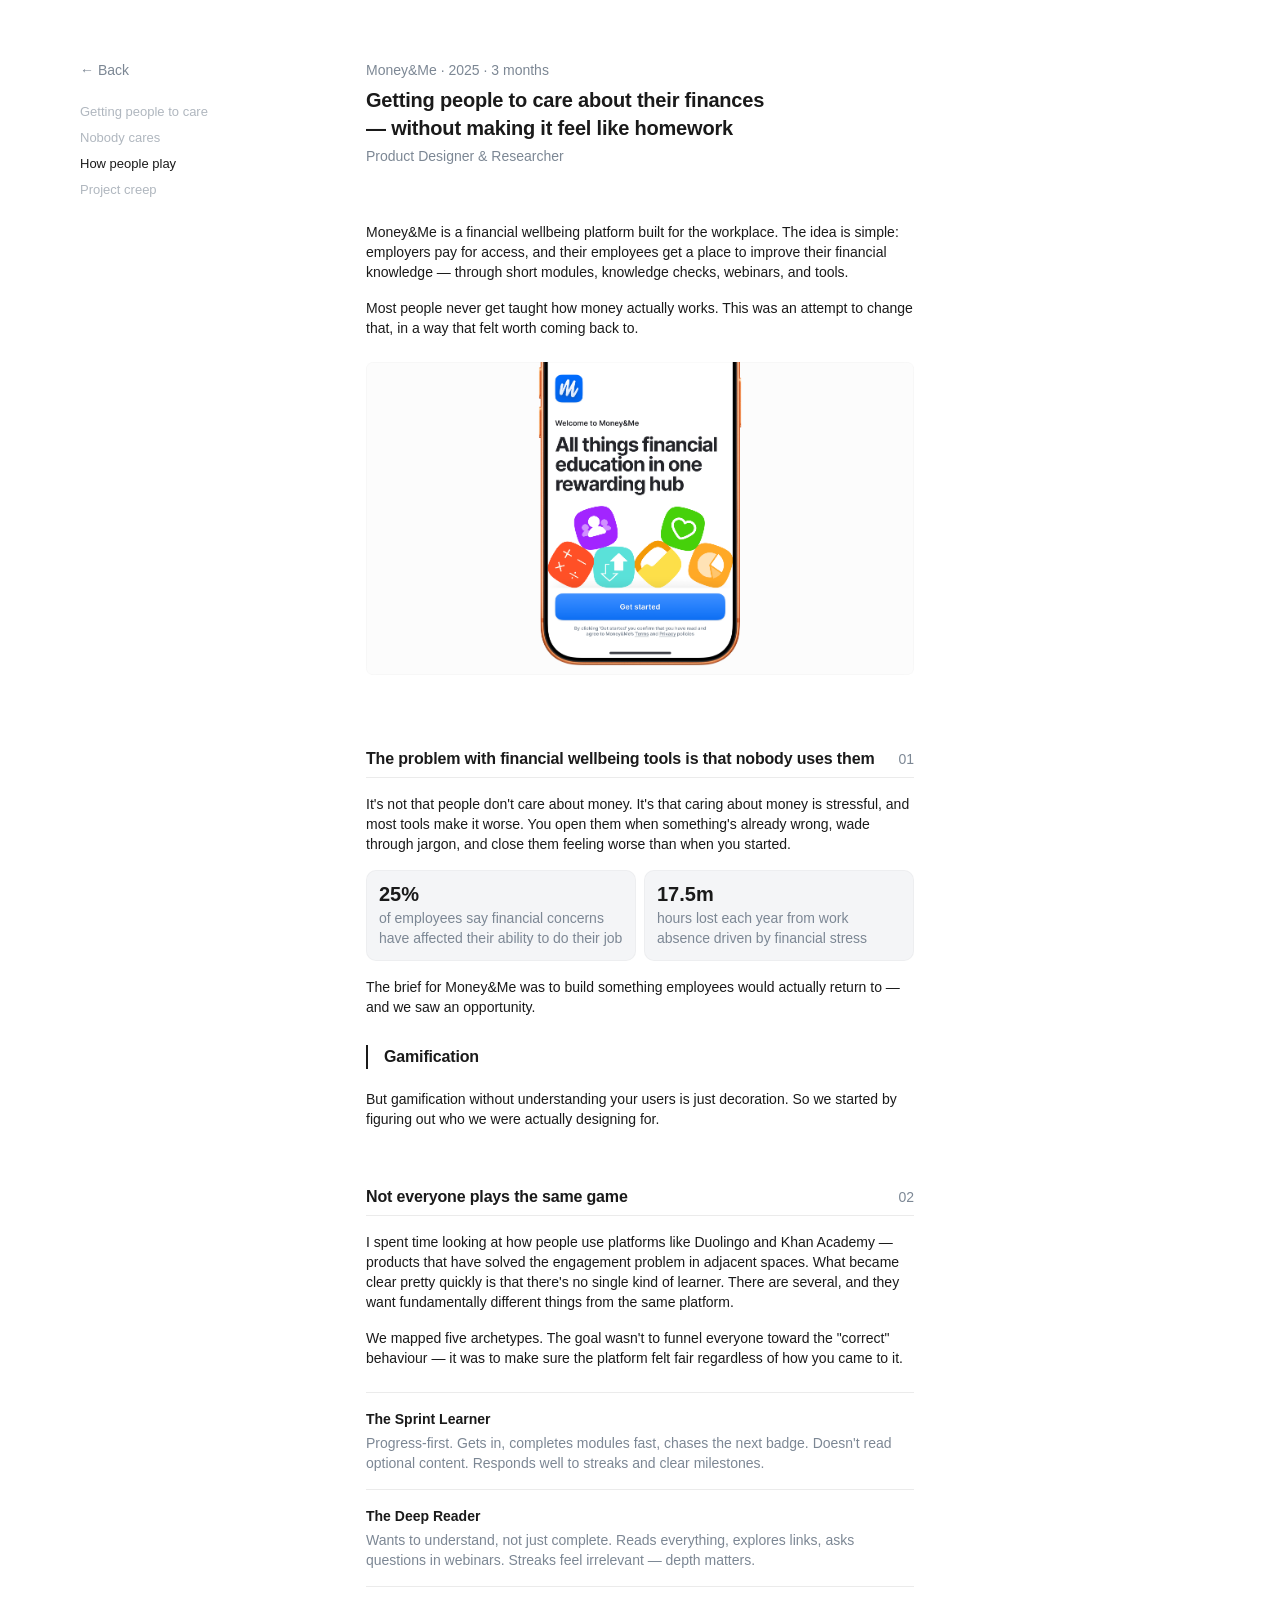
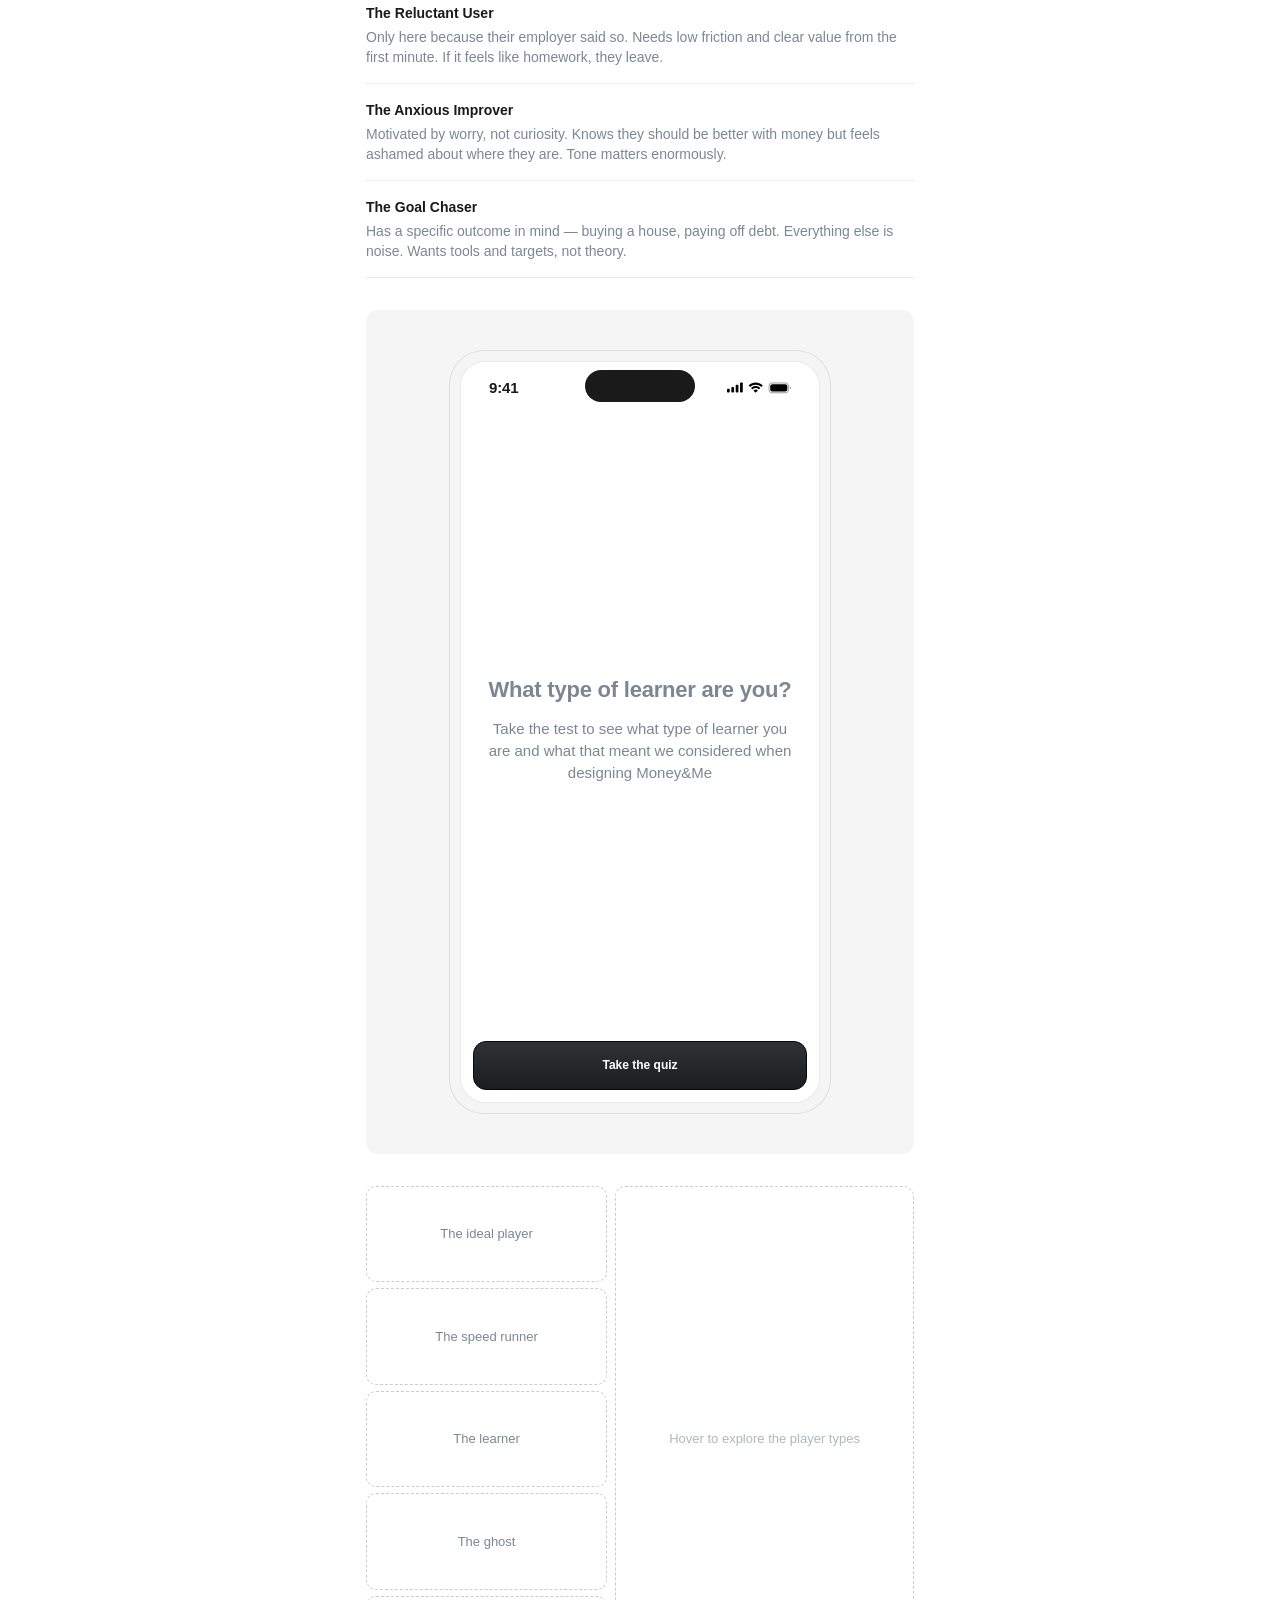
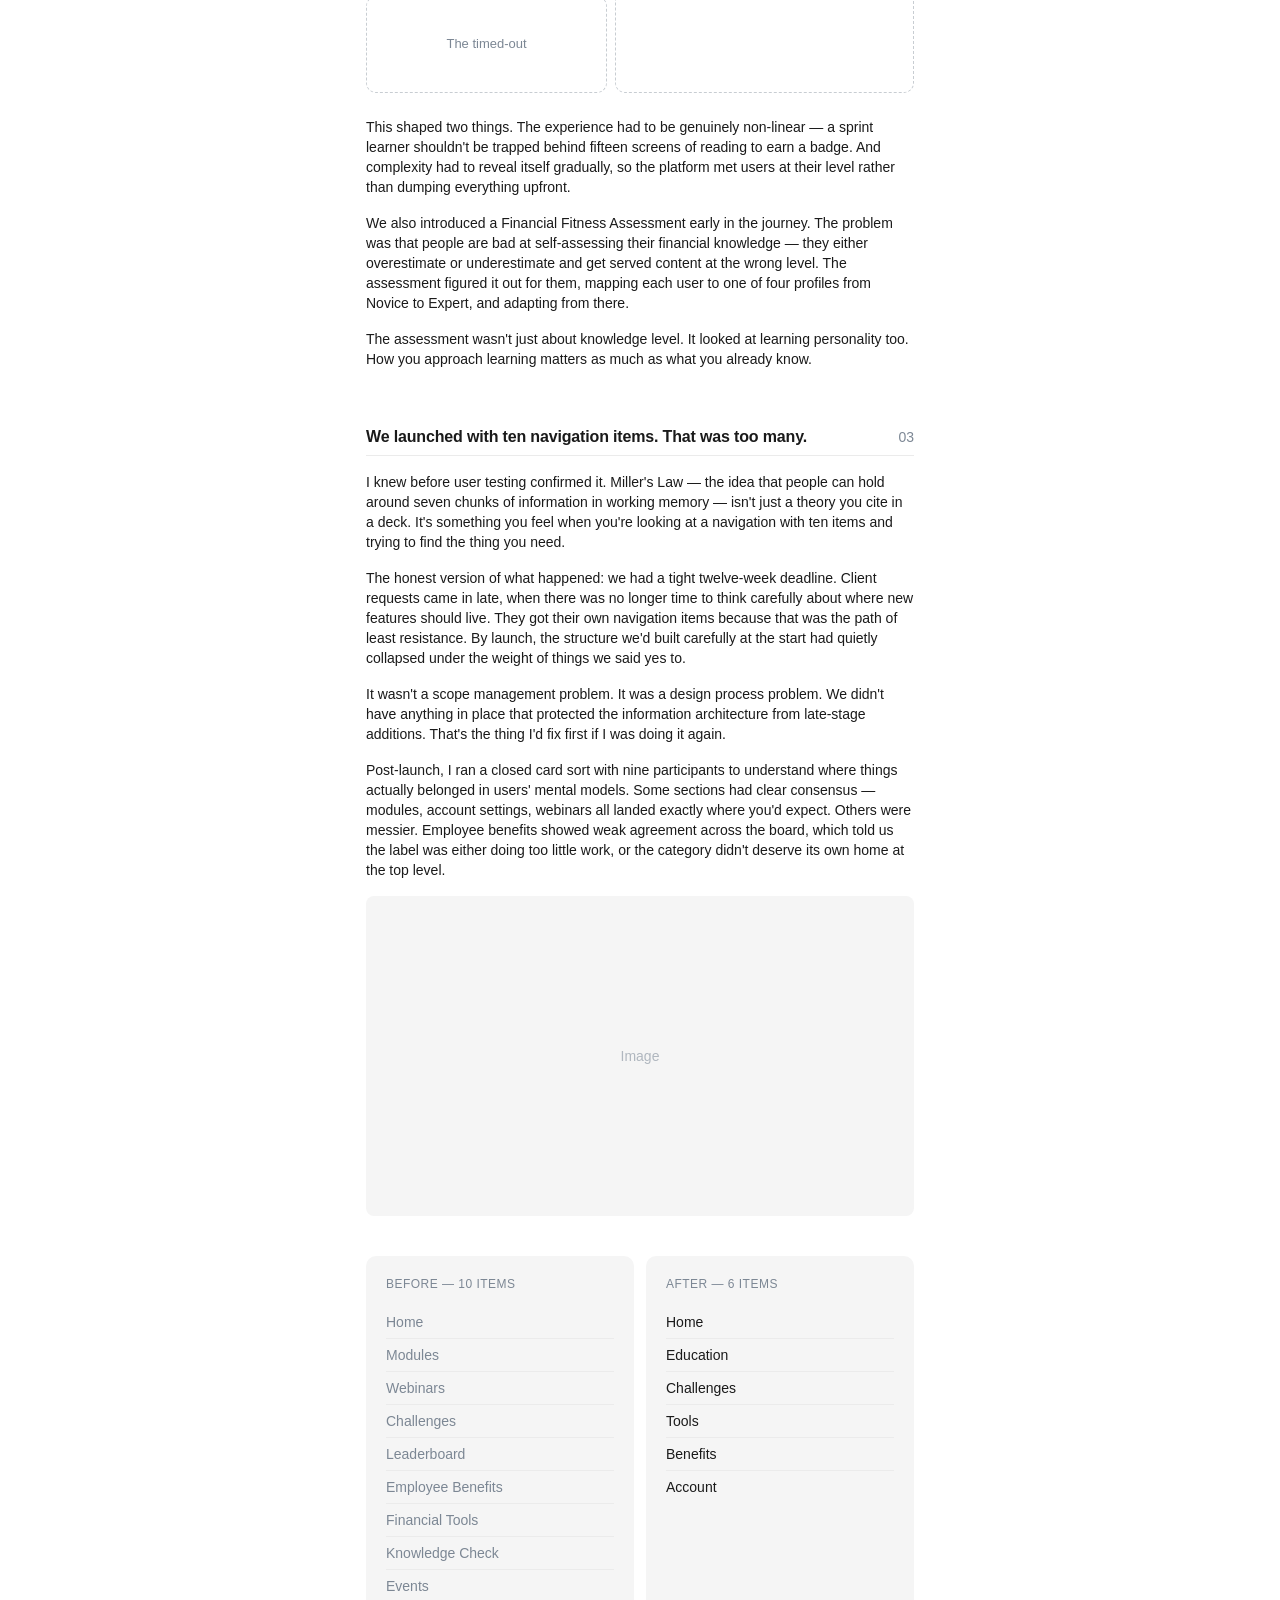
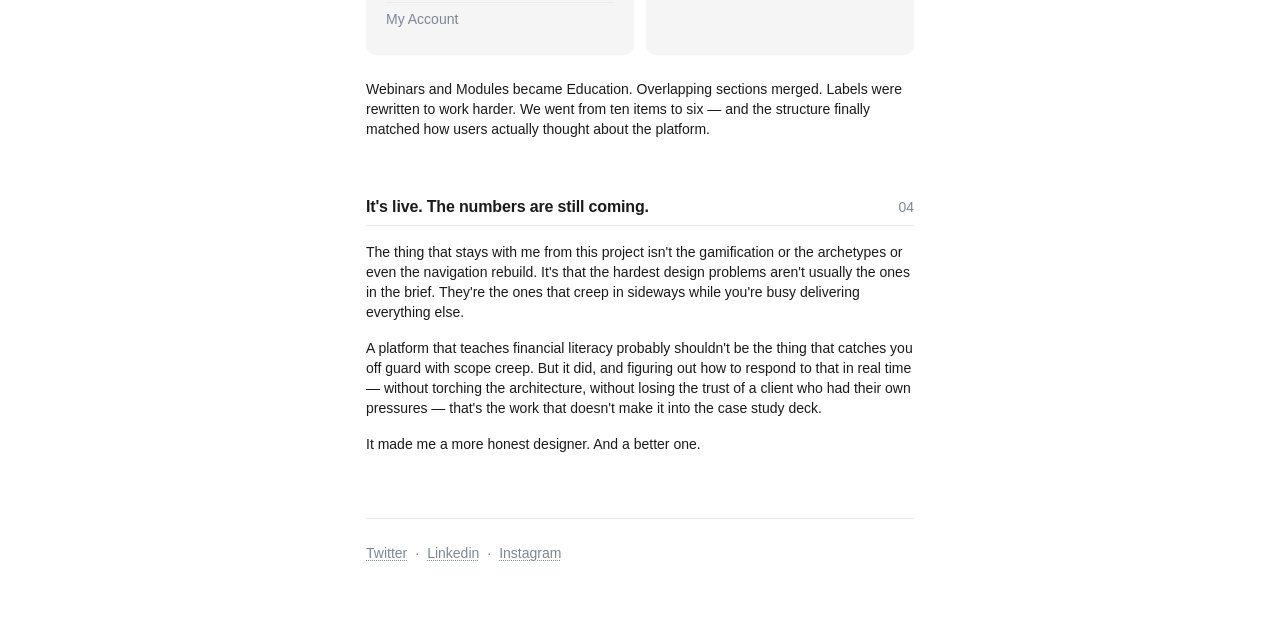
==== money-and-me.html @ e561d62f "Initial commit" ====
<!DOCTYPE html>
<html lang="en">
<head>
    <meta charset="UTF-8">
    <meta name="viewport" content="width=device-width, initial-scale=1.0">
    <meta name="description" content="Money&Me case study — Isaac Peel, UX/Product Designer">
    <title>Money&Me — Isaac Peel</title>
    <link rel="stylesheet" href="https://api.fontshare.com/v2/css?f[]=open-runde@400,500,600,700&display=swap">
    <link rel="stylesheet" href="style.css">
    <link rel="stylesheet" href="case-study.css?v=29">
</head>
<body>

    <div class="cs-layout">

        <!-- Sticky sidebar -->
        <aside class="cs-sidebar">
            <a href="index.html" class="cs-back">&#8592; Back</a>
            <nav class="cs-chapter-nav" aria-label="Page sections">
                <a href="#s01" class="cs-chapter-link">Getting people to care</a>
                <a href="#s02" class="cs-chapter-link">Nobody cares</a>
                <a href="#s03" class="cs-chapter-link">How people play</a>
                <a href="#s04" class="cs-chapter-link">Project creep</a>
            </nav>
        </aside>

        <!-- Main content -->
        <main class="cs-main">

            <!-- Page header -->
            <header class="cs-header">
                <p class="cs-meta">Money&amp;Me &middot; 2025 &middot; 3 months</p>
                <h1 class="cs-title">Getting people to care about their finances &mdash; without making it feel like homework</h1>
                <p class="cs-role">Product Designer &amp; Researcher</p>
            </header>

            <!-- Intro -->
            <div class="cs-intro">
                <div class="para">
                    <p>Money&Me is a financial wellbeing platform built for the workplace. The idea is simple: employers pay for access, and their employees get a place to improve their financial knowledge — through short modules, knowledge checks, webinars, and tools.</p>
                </div>
                <div class="para">
                    <p>Most people never get taught how money actually works. This was an attempt to change that, in a way that felt worth coming back to.</p>
                </div>
            </div>

            <!-- Hero image -->
            <img src="Images/Money&Me/Hero image.png" alt="Money&amp;Me app onboarding screen" class="cs-hero-img">

            <!-- ==============================
                 SECTION 01
            ============================== -->
            <section id="s01" class="cs-section" aria-labelledby="s01-title">
                <div class="cs-section-header">
                    <h2 class="cs-section-title" id="s01-title">The problem with financial wellbeing tools is that nobody uses them</h2>
                    <span class="cs-section-num" aria-label="Section 1">01</span>
                </div>

                <div class="para">
                    <p>It's not that people don't care about money. It's that caring about money is stressful, and most tools make it worse. You open them when something's already wrong, wade through jargon, and close them feeling worse than when you started.</p>
                </div>

                <!-- Stat cards -->
                <div class="stat-cards">
                    <div class="stat-card">
                        <span class="stat-num">25%</span>
                        <p>of employees say financial concerns have affected their ability to do their job</p>
                    </div>
                    <div class="stat-card">
                        <span class="stat-num">17.5m</span>
                        <p>hours lost each year from work absence driven by financial stress</p>
                    </div>
                </div>

                <div class="para">
                    <p>The brief for Money&Me was to build something employees would actually return to — and we saw an opportunity.</p>
                </div>

                <blockquote class="pull-quote">
                    <p>Gamification</p>
                </blockquote>

                <div class="para">
                    <p>But gamification without understanding your users is just decoration. So we started by figuring out who we were actually designing for.</p>
                </div>
            </section>

            <!-- ==============================
                 SECTION 02
            ============================== -->
            <section id="s02" class="cs-section" aria-labelledby="s02-title">
                <div class="cs-section-header">
                    <h2 class="cs-section-title" id="s02-title">Not everyone plays the same game</h2>
                    <span class="cs-section-num" aria-label="Section 2">02</span>
                </div>

                <div class="para">
                    <p>I spent time looking at how people use platforms like Duolingo and Khan Academy — products that have solved the engagement problem in adjacent spaces. What became clear pretty quickly is that there's no single kind of learner. There are several, and they want fundamentally different things from the same platform.</p>
                </div>
                <div class="para">
                    <p>We mapped five archetypes. The goal wasn't to funnel everyone toward the "correct" behaviour — it was to make sure the platform felt fair regardless of how you came to it.</p>
                </div>

                <!-- Archetype cards -->
                <div class="archetype-grid">
                    <div class="archetype-card">
                        <h3 class="archetype-name">The Sprint Learner</h3>
                        <p>Progress-first. Gets in, completes modules fast, chases the next badge. Doesn't read optional content. Responds well to streaks and clear milestones.</p>
                    </div>
                    <div class="archetype-card">
                        <h3 class="archetype-name">The Deep Reader</h3>
                        <p>Wants to understand, not just complete. Reads everything, explores links, asks questions in webinars. Streaks feel irrelevant — depth matters.</p>
                    </div>
                    <div class="archetype-card">
                        <h3 class="archetype-name">The Reluctant User</h3>
                        <p>Only here because their employer said so. Needs low friction and clear value from the first minute. If it feels like homework, they leave.</p>
                    </div>
                    <div class="archetype-card">
                        <h3 class="archetype-name">The Anxious Improver</h3>
                        <p>Motivated by worry, not curiosity. Knows they should be better with money but feels ashamed about where they are. Tone matters enormously.</p>
                    </div>
                    <div class="archetype-card">
                        <h3 class="archetype-name">The Goal Chaser</h3>
                        <p>Has a specific outcome in mind — buying a house, paying off debt. Everything else is noise. Wants tools and targets, not theory.</p>
                    </div>
                </div>

                <!-- Quiz component -->
                <div id="quiz-component"></div>

                <!-- Archetype explorer placeholder -->
                <div id="archetype-explorer" class="cs-component-placeholder" aria-label="Archetype explorer component — coming soon">
                    Archetype explorer
                </div>

                <div class="para">
                    <p>This shaped two things. The experience had to be genuinely non-linear — a sprint learner shouldn't be trapped behind fifteen screens of reading to earn a badge. And complexity had to reveal itself gradually, so the platform met users at their level rather than dumping everything upfront.</p>
                </div>
                <div class="para">
                    <p>We also introduced a Financial Fitness Assessment early in the journey. The problem was that people are bad at self-assessing their financial knowledge — they either overestimate or underestimate and get served content at the wrong level. The assessment figured it out for them, mapping each user to one of four profiles from Novice to Expert, and adapting from there.</p>
                </div>
                <div class="para">
                    <p>The assessment wasn't just about knowledge level. It looked at learning personality too. How you approach learning matters as much as what you already know.</p>
                </div>
            </section>

            <!-- ==============================
                 SECTION 03
            ============================== -->
            <section id="s03" class="cs-section" aria-labelledby="s03-title">
                <div class="cs-section-header">
                    <h2 class="cs-section-title" id="s03-title">We launched with ten navigation items. That was too many.</h2>
                    <span class="cs-section-num" aria-label="Section 3">03</span>
                </div>

                <div class="para">
                    <p>I knew before user testing confirmed it. Miller's Law — the idea that people can hold around seven chunks of information in working memory — isn't just a theory you cite in a deck. It's something you feel when you're looking at a navigation with ten items and trying to find the thing you need.</p>
                </div>
                <div class="para">
                    <p>The honest version of what happened: we had a tight twelve-week deadline. Client requests came in late, when there was no longer time to think carefully about where new features should live. They got their own navigation items because that was the path of least resistance. By launch, the structure we'd built carefully at the start had quietly collapsed under the weight of things we said yes to.</p>
                </div>
                <div class="para">
                    <p>It wasn't a scope management problem. It was a design process problem. We didn't have anything in place that protected the information architecture from late-stage additions. That's the thing I'd fix first if I was doing it again.</p>
                </div>
                <div class="para">
                    <p>Post-launch, I ran a closed card sort with nine participants to understand where things actually belonged in users' mental models. Some sections had clear consensus — modules, account settings, webinars all landed exactly where you'd expect. Others were messier. Employee benefits showed weak agreement across the board, which told us the label was either doing too little work, or the category didn't deserve its own home at the top level.</p>
                </div>

                <!-- Image placeholder -->
                <div class="cs-placeholder cs-placeholder--wide" aria-label="Card sort results image placeholder">
                    Image
                </div>

                <!-- Nav before / after comparison -->
                <div class="nav-compare">
                    <div class="nav-panel nav-panel--before">
                        <span class="nav-panel-label">Before &mdash; 10 items</span>
                        <ul class="nav-panel-list">
                            <li>Home</li>
                            <li>Modules</li>
                            <li>Webinars</li>
                            <li>Challenges</li>
                            <li>Leaderboard</li>
                            <li>Employee Benefits</li>
                            <li>Financial Tools</li>
                            <li>Knowledge Check</li>
                            <li>Events</li>
                            <li>My Account</li>
                        </ul>
                    </div>
                    <div class="nav-panel nav-panel--after">
                        <span class="nav-panel-label">After &mdash; 6 items</span>
                        <ul class="nav-panel-list">
                            <li>Home</li>
                            <li>Education</li>
                            <li>Challenges</li>
                            <li>Tools</li>
                            <li>Benefits</li>
                            <li>Account</li>
                        </ul>
                    </div>
                </div>

                <div class="para">
                    <p>Webinars and Modules became Education. Overlapping sections merged. Labels were rewritten to work harder. We went from ten items to six — and the structure finally matched how users actually thought about the platform.</p>
                </div>
            </section>

            <!-- ==============================
                 SECTION 04
            ============================== -->
            <section id="s04" class="cs-section" aria-labelledby="s04-title">
                <div class="cs-section-header">
                    <h2 class="cs-section-title" id="s04-title">It's live. The numbers are still coming.</h2>
                    <span class="cs-section-num" aria-label="Section 4">04</span>
                </div>

                <div class="para">
                    <p>The thing that stays with me from this project isn't the gamification or the archetypes or even the navigation rebuild. It's that the hardest design problems aren't usually the ones in the brief. They're the ones that creep in sideways while you're busy delivering everything else.</p>
                </div>
                <div class="para">
                    <p>A platform that teaches financial literacy probably shouldn't be the thing that catches you off guard with scope creep. But it did, and figuring out how to respond to that in real time — without torching the architecture, without losing the trust of a client who had their own pressures — that's the work that doesn't make it into the case study deck.</p>
                </div>
                <div class="para">
                    <p>It made me a more honest designer. And a better one.</p>
                </div>
            </section>

        </main>

    </div>

    <!-- Footer — same as homepage -->
    <footer>
        <div class="footer-links">
            <a href="https://x.com/isaacjpeel" target="_blank" rel="noopener noreferrer">Twitter</a>
            <span aria-hidden="true">&middot;</span>
            <a href="https://www.linkedin.com/in/isaac-peel-89230a1a6/" target="_blank" rel="noopener noreferrer">Linkedin</a>
            <span aria-hidden="true">&middot;</span>
            <a href="https://www.instagram.com/isaac_281/" target="_blank" rel="noopener noreferrer">Instagram</a>
        </div>
    </footer>

    <script src="quiz.js"></script>
    <script src="archetype-explorer.js"></script>
    <script>
        /* ============================================
           SCROLL SPY — highlight active chapter in sidebar
           ============================================ */
        (function () {
            const links = document.querySelectorAll('.cs-chapter-link');
            const sections = Array.from(links).map(l => document.querySelector(l.getAttribute('href')));

            function setActive(index) {
                links.forEach((l, i) => {
                    l.classList.toggle('is-active', i === index);
                });
            }

            const observer = new IntersectionObserver((entries) => {
                entries.forEach(entry => {
                    if (entry.isIntersecting) {
                        const index = sections.indexOf(entry.target);
                        if (index !== -1) setActive(index);
                    }
                });
            }, {
                rootMargin: '-20% 0px -70% 0px',
                threshold: 0
            });

            sections.forEach(s => { if (s) observer.observe(s); });
        }());
    </script>

</body>
</html>
---- style.css ----
/* ============================================
   RESET & BASE
   ============================================ */

*, *::before, *::after {
    margin: 0;
    padding: 0;
    box-sizing: border-box;
}

/* Prevent widows throughout — balance for short text, pretty for paragraphs */
h1, h2, h3, h4, h5, h6,
.cs-meta, .cs-role, .cs-section-num,
.nav-panel-label, .archetype-name,
.work-name, .work-year, .role,
label, figcaption, blockquote {
    text-wrap: balance;
}

p, li {
    text-wrap: pretty;
}

html {
    -webkit-text-size-adjust: 100%;
}

body {
    background: #FFFFFF;
    color: #1A1A1A;
    font-family: 'Open Runde', 'Nunito', -apple-system, BlinkMacSystemFont, 'Segoe UI', sans-serif;
    font-size: 14px;
    line-height: 20px;
    font-weight: 400;
    -webkit-font-smoothing: antialiased;
    -moz-osx-font-smoothing: grayscale;
}

a {
    color: inherit;
    text-decoration: none;
}

ul {
    list-style: none;
}

/* ============================================
   LAYOUT
   ============================================ */

main {
    max-width: 628px;
    margin: 0 auto;
    padding: 100px 40px 0;
    display: flex;
    flex-direction: column;
    gap: 40px;
}

/* ============================================
   HEADER
   ============================================ */

header {
    display: flex;
    flex-direction: column;
    gap: 2px;
}

h1 {
    font-size: 20px;
    font-weight: 600;
    line-height: 28px;
    letter-spacing: -0.01em;
    color: #1A1A1A;
}

.role {
    font-size: 14px;
    line-height: 20px;
    font-weight: 500;
    color: #7C8794;
}

/* ============================================
   BIO
   ============================================ */

.bio {
    display: flex;
    flex-direction: column;
    gap: 0;
}

.para {
    display: flex;
    padding-top: 16px;
    justify-content: center;
    align-items: center;
    gap: 10px;
    align-self: stretch;
}

.para p {
    width: 100%;
    font-size: 14px;
    line-height: 20px;
    color: #1A1A1A;
}

.subtle-link {
    color: #232429;
    font-family: 'Open Runde', 'Nunito', -apple-system, BlinkMacSystemFont, 'Segoe UI', sans-serif;
    font-size: 14px;
    font-style: normal;
    font-weight: 400;
    line-height: 20px;
    text-decoration-line: underline;
    text-decoration-style: dotted;
    text-decoration-skip-ink: auto;
    text-decoration-color: #7C8794;
    text-decoration-thickness: 9%;
    text-underline-offset: 14.5%;
    text-underline-position: from-font;
    transition: text-decoration-color 0.15s ease;
}

.subtle-link:hover {
    text-decoration-color: #232429;
}

/* ============================================
   LONDON TOOLTIP
   ============================================ */

.london-wrap {
    position: relative;
    display: inline-block;
}

.london-tooltip {
    position: absolute;
    bottom: calc(100% + 9px);
    left: 50%;
    transform: translateX(-50%) translateY(4px);
    border-radius: 14px;
    background: linear-gradient(0deg, rgba(0, 0, 0, 0.30) 49.11%, rgba(102, 102, 102, 0.24) 100%), #232323;
    box-shadow: 0 0 0 0.5px #232323 inset;
    display: flex;
    padding: 6px 8px;
    align-items: center;
    gap: 4px;
    font-family: 'Open Runde', 'Nunito', -apple-system, BlinkMacSystemFont, 'Segoe UI', sans-serif;
    font-size: 14px;
    font-style: normal;
    font-weight: 400;
    line-height: 20px;
    color: #FFFFFF;
    white-space: nowrap;
    pointer-events: none;
    opacity: 0;
    transition: opacity 0.2s ease, transform 0.2s ease;
}

#london-icon {
    display: flex;
    align-items: center;
}

#london-icon svg {
    display: block;
}

.london-sep {
    opacity: 0.5;
}

.london-wrap:hover .london-tooltip {
    opacity: 1;
    transform: translateX(-50%) translateY(0);
}

/* ============================================
   WORK
   ============================================ */

.work {
    display: flex;
    flex-direction: column;
    gap: 0;
}

.work-heading {
    display: flex;
    align-items: center;
    gap: 6px;
    font-size: 14px;
    font-weight: 500;
    color: #7C8794;
    margin-bottom: 12px;
}

.folder-icon {
    color: #7C8794;
    flex-shrink: 0;
    position: relative;
    top: -1px;
}

.work-list {
    display: flex;
    flex-direction: column;
}

.work-list li {
    border-top: 1px solid #EBEBEB;
}

.work-list li:last-child {
    border-bottom: none;
}

.work-row {
    display: flex;
    align-items: baseline;
    justify-content: space-between;
    gap: 16px;
    padding: 10px 0;
    width: 100%;
    transition: opacity 0.15s ease;
}

.work-row:hover {
    opacity: 0.6;
}

.work-name {
    font-size: 14px;
    font-weight: 600;
    line-height: 20px;
    color: #1A1A1A;
}

.work-year {
    font-size: 14px;
    font-weight: 400;
    line-height: 20px;
    color: #7C8794;
    flex-shrink: 0;
}

/* ============================================
   FOOTER
   ============================================ */

footer {
    max-width: 628px;
    margin: 64px auto 0;
    padding: 0 40px 80px;
    display: flex;
    flex-direction: column;
    font-size: 14px;
    font-weight: 400;
    color: #7C8794;
}

/* Border sits inside the padding so it aligns with the content width */
footer::before {
    content: '';
    display: block;
    border-top: 1px solid #EBEBEB;
    margin-bottom: 24px;
}

.footer-links {
    display: flex;
    align-items: center;
    gap: 8px;
}

footer a {
    color: #7C8794;
    text-decoration-line: underline;
    text-decoration-style: dotted;
    text-decoration-skip-ink: auto;
    text-decoration-color: #7C8794;
    text-decoration-thickness: 9%;
    text-underline-offset: 14.5%;
    text-underline-position: from-font;
    transition: color 0.15s ease, text-decoration-color 0.15s ease;
}

footer a:hover {
    color: #232429;
    text-decoration-color: #232429;
}

/* ============================================
   RESPONSIVE
   ============================================ */

@media (max-width: 480px) {
    main {
        padding-top: 60px;
    }
}

/* ============================================
   SELECTION
   ============================================ */

::selection {
    background: rgba(26, 26, 26, 0.1);
}
---- case-study.css ----
/* ============================================
   CASE STUDY — LAYOUT
   ============================================ */

.cs-layout {
    position: relative;
}

/* ============================================
   SIDEBAR
   ============================================ */

.cs-sidebar {
    width: 160px;
    position: fixed;
    left: 80px;
    top: 60px;
    display: flex;
    flex-direction: column;
    gap: 20px;
}

.cs-back {
    display: inline-block;
    font-size: 14px;
    font-weight: 400;
    line-height: 20px;
    color: #7C8794;
    text-decoration: none;
    transition: color 0.15s ease;
}

.cs-back:hover {
    color: #1A1A1A;
}

.cs-chapter-nav {
    display: flex;
    flex-direction: column;
    gap: 2px;
}

.cs-chapter-link {
    display: block;
    font-size: 13px;
    font-weight: 400;
    line-height: 18px;
    color: #B0B7BF;
    text-decoration: none;
    padding: 3px 0;
    transition: color 0.15s ease;
}

.cs-chapter-link:hover {
    color: #7C8794;
}

.cs-chapter-link.is-active {
    color: #1A1A1A;
}

/* ============================================
   MAIN CONTENT
   ============================================ */

.cs-main {
    max-width: 628px;
    margin: 0 auto;
    padding: 60px 40px 0;
    display: flex;
    flex-direction: column;
    gap: 0;
}

/* ============================================
   PAGE HEADER
   ============================================ */

.cs-header {
    display: flex;
    flex-direction: column;
    gap: 0;
    margin-bottom: 0;
}

.cs-meta {
    font-size: 14px;
    font-weight: 400;
    line-height: 20px;
    color: #7C8794;
    margin-bottom: 6px;
}

.cs-title {
    font-size: 20px;
    font-weight: 600;
    line-height: 28px;
    letter-spacing: -0.01em;
    color: #1A1A1A;
    margin-bottom: 4px;
}

.cs-role {
    font-size: 14px;
    font-weight: 400;
    line-height: 20px;
    color: #7C8794;
}

/* ============================================
   INTRO
   ============================================ */

.cs-intro {
    display: flex;
    flex-direction: column;
    margin-top: 40px;
    margin-bottom: 0;
}

/* ============================================
   IMAGE / COMPONENT PLACEHOLDERS
   ============================================ */

.cs-hero-img {
    width: 100%;
    height: auto;
    display: block;
    margin-top: 24px;
    margin-bottom: 16px;
}

.cs-placeholder {
    background: #F5F5F5;
    border-radius: 8px;
    display: flex;
    align-items: center;
    justify-content: center;
    font-size: 14px;
    font-weight: 500;
    color: #B0B7BF;
    margin-top: 16px;
    margin-bottom: 16px;
    height: 220px;
}

.cs-placeholder--wide {
    height: 320px;
}

.cs-component-placeholder {
    border-radius: 8px;
    display: flex;
    align-items: center;
    justify-content: center;
    font-size: 14px;
    font-weight: 500;
    color: #B0B7BF;
    margin-top: 24px;
    margin-bottom: 8px;
    height: 160px;
    border: 1.5px dashed #DEDEDE;
    background: #FAFAFA;
}

/* ============================================
   SECTIONS
   ============================================ */

.cs-section {
    display: flex;
    flex-direction: column;
    margin-top: 56px;
}

.cs-section-header {
    display: flex;
    align-items: baseline;
    justify-content: space-between;
    gap: 16px;
    padding-bottom: 6px;
    border-bottom: 1px solid #EBEBEB;
    margin-bottom: 0;
}

.cs-section-title {
    font-size: 16px;
    font-weight: 600;
    line-height: 24px;
    letter-spacing: -0.01em;
    color: #1A1A1A;
}

.cs-section-num {
    font-size: 14px;
    font-weight: 400;
    line-height: 20px;
    color: #7C8794;
    flex-shrink: 0;
}

/* ============================================
   STAT CARDS
   ============================================ */

.stat-cards {
    display: flex;
    gap: 8px;
    margin-top: 16px;
    margin-bottom: 0;
}

.stat-card {
    flex: 1;
    display: flex;
    flex-direction: column;
    gap: 2px;
    background: #F4F5F7;
    border-radius: 10px;
    padding: 12px;
    border: 1px solid rgba(35, 36, 41, 0.03);
}

.stat-num {
    font-size: 20px;
    font-weight: 600;
    line-height: normal;
    color: #1A1A1A;
}

.stat-card p {
    font-size: 14px;
    font-weight: 400;
    line-height: 20px;
    color: #7C8794;
}

/* ============================================
   PULL QUOTE
   ============================================ */

.pull-quote {
    margin: 28px 0 4px;
    padding-left: 16px;
    border-left: 2px solid #1A1A1A;
}

.pull-quote p {
    font-size: 16px;
    font-weight: 600;
    line-height: 24px;
    letter-spacing: -0.01em;
    color: #1A1A1A;
}

/* ============================================
   ARCHETYPE GRID
   ============================================ */

.archetype-grid {
    display: flex;
    flex-direction: column;
    margin-top: 24px;
    margin-bottom: 8px;
    border-top: 1px solid #EBEBEB;
}

.archetype-card {
    display: flex;
    flex-direction: column;
    gap: 4px;
    padding: 16px 0;
    border-bottom: 1px solid #EBEBEB;
}

.archetype-name {
    font-size: 14px;
    font-weight: 600;
    line-height: 20px;
    color: #1A1A1A;
}

.archetype-card p {
    font-size: 14px;
    font-weight: 400;
    line-height: 20px;
    color: #7C8794;
}

/* ============================================
   NAV COMPARISON
   ============================================ */

.nav-compare {
    display: flex;
    gap: 12px;
    margin-top: 24px;
    margin-bottom: 8px;
}

.nav-panel {
    flex: 1;
    display: flex;
    flex-direction: column;
    background: #F5F5F5;
    border-radius: 10px;
    padding: 20px;
}

.nav-panel-label {
    font-size: 12px;
    font-weight: 500;
    line-height: 16px;
    color: #7C8794;
    text-transform: uppercase;
    letter-spacing: 0.04em;
    margin-bottom: 14px;
}

.nav-panel-list {
    display: flex;
    flex-direction: column;
    list-style: none;
}

.nav-panel-list li {
    font-size: 14px;
    font-weight: 400;
    line-height: 20px;
    padding: 6px 0;
    border-bottom: 1px solid #EBEBEB;
}

.nav-panel-list li:last-child {
    border-bottom: none;
}

.nav-panel--before .nav-panel-list li {
    color: #7C8794;
}

.nav-panel--after .nav-panel-list li {
    color: #1A1A1A;
}

/* ============================================
   ARCHETYPE EXPLORER
   ============================================ */

.ae-host {
    display: flex;
    gap: 8px;
    margin-top: 24px;
    margin-bottom: 8px;
    align-items: stretch;
}

/* ── Left column ── */
.ae-left {
    display: flex;
    flex-direction: column;
    gap: 6px;
    width: 44%;
    flex-shrink: 0;
}

.ae-btn {
    width: 100%;
    flex: 1;
    text-align: center;
    background: #FFFFFF;
    border: 1px dashed #C8CDD2;
    border-radius: 10px;
    padding: 12px;
    font-family: inherit;
    font-size: 13px;
    font-weight: 500;
    line-height: 18px;
    color: #7C8794;
    cursor: pointer;
    transition: background 0.15s ease, color 0.15s ease, border-color 0.15s ease, font-weight 0s;
}

.ae-btn--active {
    background: #F4F5F7;
    color: #1A1A1A;
    font-weight: 600;
    border: 1px solid transparent;
}

/* ── Right column ── */
.ae-right {
    flex: 1;
    border: 1px dashed #C8CDD2;
    border-radius: 10px;
    display: flex;
    flex-direction: column;
    justify-content: center;
    padding: 16px;
    transition: border-color 0.15s ease, background 0.15s ease;
    min-height: 260px;
}

.ae-right--active {
    border-color: transparent;
    background: #FAFAFA;
}

.ae-placeholder {
    font-size: 13px;
    font-weight: 400;
    line-height: 18px;
    color: #B0B7BF;
    text-align: center;
    opacity: 1;
    transition: opacity 0.16s ease;
}

.ae-placeholder.ae-hidden {
    opacity: 0;
}

.ae-content {
    display: flex;
    flex-direction: column;
    gap: 10px;
    opacity: 0;
    transition: opacity 0.16s ease;
}

.ae-content.ae-visible {
    opacity: 1;
}

.ae-img {
    display: block;
    width: 100%;
    height: auto;
}

.ae-desc {
    font-size: 13px;
    font-weight: 400;
    line-height: 18px;
    color: #1A1A1A;
    text-align: center;
}

.ae-box {
    background: #F4F5F7;
    border-radius: 10px;
    padding: 12px 14px;
    display: flex;
    flex-direction: column;
    gap: 4px;
    text-align: center;
}

.ae-box-label {
    font-size: 13px;
    font-weight: 600;
    line-height: 18px;
    color: #1A1A1A;
}

.ae-box-text {
    font-size: 13px;
    font-weight: 400;
    line-height: 18px;
    color: #7C8794;
}

@media (max-width: 480px) {
    .ae-host {
        flex-direction: column;
    }

    .ae-left {
        width: 100%;
    }

    .ae-right {
        min-height: 200px;
    }
}

/* ============================================
   FOOTER — inherits homepage centering
   ============================================ */

/* ============================================
   QUIZ COMPONENT
   ============================================ */

/* Full-width #F5F5F5 card with 40px vertical padding */
.quiz-host {
    width: 100%;
    margin-top: 24px;
    margin-bottom: 8px;
    background: #F5F5F5;
    border-radius: 12px;
    padding: 40px 0;
    display: flex;
    justify-content: center;
}

/* #F5F5F5 mat around the phone chassis */
.phone-outer {
    background: #F5F5F5;
    border-radius: 35px;
    padding: 10px;
    border: 1px solid rgba(0, 0, 0, 0.09);
}

/* ── Phone chassis (white) ── */
.phone-frame {
    width: 360px;
    max-width: 100%;
    background: #FFFFFF;
    border: 1px solid rgba(0, 0, 0, 0.09);
    border-radius: 25px;
    padding: 0;
}

/* ── Phone screen ── */
.phone-screen {
    background: #FFFFFF;
    border-radius: 25px;
    overflow: hidden;
    display: flex;
    flex-direction: column;
    height: 740px;
    position: relative;
    padding: 0;
}

/* ── Status bar ── */
.phone-status-bar {
    position: relative;
    display: flex;
    align-items: center;
    justify-content: space-between;
    padding: 16px 28px 10px;
    flex-shrink: 0;
    z-index: 2;
}

.phone-island {
    position: absolute;
    top: 8px;
    left: 50%;
    transform: translateX(-50%);
    width: 110px;
    height: 32px;
    background: #1A1A1A;
    border-radius: 20px;
}

.phone-time {
    font-size: 15px;
    font-weight: 600;
    line-height: 20px;
    color: #1A1A1A;
    letter-spacing: -0.01em;
}

.phone-status-icons {
    display: flex;
    align-items: center;
    gap: 5px;
}

/* ── Screen wrapper (where quiz screens render) ── */
.quiz-screens {
    flex: 1;
    min-height: 0;
    display: flex;
    flex-direction: column;
}

/* ── Shared screen layout ── */
.quiz-splash,
.quiz-question,
.quiz-result {
    flex: 1;
    display: flex;
    flex-direction: column;
    width: 100%;
}

/* ── Splash ── */
.quiz-splash {
    padding: 12px;
    justify-content: space-between;
    text-align: center;
}

.quiz-splash-middle {
    display: flex;
    flex-direction: column;
    align-items: center;
    margin-top: auto;
    margin-bottom: auto;
    padding: 0 8px;
}

.quiz-splash-heading {
    font-size: 22px;
    font-weight: 600;
    line-height: 28px;
    letter-spacing: -0.01em;
    color: #7C8794;
    margin-bottom: 14px;
}

.quiz-splash-sub {
    font-size: 15px;
    font-weight: 400;
    line-height: 22px;
    color: #7C8794;
}

.quiz-btn-primary {
    width: 100%;
    background: linear-gradient(180deg, rgba(102, 102, 102, 0.20) 0%, rgba(0, 0, 0, 0.20) 100%), #232429;
    color: #FFFFFF;
    border: 1px solid #020913;
    border-radius: 13px;
    text-wrap: balance;
    padding: 16px 20px;
    font-family: inherit;
    font-size: 12px;
    font-weight: 600;
    line-height: 15px;
    cursor: pointer;
    transition: opacity 0.15s ease;
}

.quiz-btn-primary:hover {
    opacity: 0.85;
}

/* ── Question screen ── */
.quiz-question {
    padding: 12px 20px 20px;
    position: relative;
}

.quiz-back {
    position: absolute;
    top: 6px;
    left: 20px;
    background: none;
    border: none;
    padding: 4px;
    cursor: pointer;
    display: flex;
    align-items: center;
    justify-content: center;
    z-index: 2;
}

.quiz-dots {
    display: flex;
    gap: 3px;
    align-items: center;
    justify-content: center;
    padding: 6px 0 0;
}

.quiz-dot {
    width: 18px;
    height: 4px;
    border-radius: 2px;
    background: #E9E9E9;
    display: block;
    transition: background 0.2s ease, width 0.2s ease;
}

.quiz-dot--active {
    background: #232429;
    width: 30px;
}

/* Middle (context + question) — pushes options to the bottom */
.quiz-q-middle {
    margin-top: auto;
    margin-bottom: 20px;
    text-align: center;
    padding: 0 4px;
}

.quiz-context {
    font-size: 19px;
    font-weight: 600;
    line-height: 24px;
    color: #7C8794;
    margin-bottom: 10px;
}

.quiz-q-text {
    font-size: 19px;
    font-weight: 600;
    line-height: 24px;
    letter-spacing: -0.01em;
    color: #232429;
}

/* ── Options ── */
.quiz-options {
    display: flex;
    flex-direction: column;
    gap: 8px;
}

.quiz-option {
    width: 100%;
    text-align: center;
    background: #FFFFFF;
    border: 1px solid transparent;
    border-radius: 13px;
    text-wrap: balance;
    padding: 13px;
    font-family: inherit;
    font-size: 12px;
    font-weight: 600;
    line-height: 15px;
    color: #7C8794;
    cursor: pointer;
    box-shadow: 0 0 0 1px rgba(15, 12, 12, 0.05), 0 1px 2px 0 rgba(15, 12, 12, 0.10);
    transition: background 0.12s ease, color 0.12s ease, box-shadow 0.12s ease;
}

.quiz-option:hover {
    background: #F2F2F2;
}

.quiz-option.quiz-option--selected,
.quiz-option.quiz-option--selected:hover {
    background: linear-gradient(180deg, rgba(102, 102, 102, 0.20) 0%, rgba(0, 0, 0, 0.20) 100%), #232429;
    color: #FFFFFF;
    border: 1px solid #020913;
    box-shadow: none;
}

/* ── Result ── */
.quiz-result {
    display: flex;
    flex-direction: column;
    flex: 1;
    min-height: 0;
}

/* Top bar — matches height/padding of the dots row in question screens */
.quiz-result-topbar {
    display: flex;
    align-items: center;
    padding: 12px 20px 0;
    flex-shrink: 0;
    min-height: 36px;
}

.quiz-result-back {
    background: none;
    border: none;
    padding: 4px;
    cursor: pointer;
    display: flex;
    align-items: center;
    justify-content: center;
}

/* Scrollable body */
.quiz-result-body {
    flex: 1;
    overflow-y: auto;
    display: flex;
    flex-direction: column;
    align-items: center;
    text-align: center;
    padding: 8px 20px 0;
}

/* Pinned footer */
.quiz-result-footer {
    flex-shrink: 0;
    display: flex;
    flex-direction: column;
    gap: 8px;
    padding: 12px 20px 16px;
}

.quiz-result-pre {
    font-size: 15px;
    font-weight: 400;
    line-height: 20px;
    color: #7C8794;
    margin-top: 4px;
    margin-bottom: 4px;
}

.quiz-result-name {
    font-size: 20px;
    font-weight: 700;
    line-height: 28px;
    letter-spacing: -0.01em;
    color: #1A1A1A;
    margin-bottom: 14px;
}

.quiz-result-img {
    display: block;
    max-width: 220px;
    width: 100%;
    height: auto;
    margin: 0 auto 14px;
}

.quiz-result-desc {
    font-size: 13px;
    font-weight: 400;
    line-height: 18px;
    color: #7C8794;
    margin-bottom: 14px;
    padding: 0 4px;
}

.quiz-result-box {
    width: 100%;
    background: #F4F5F7;
    border-radius: 12px;
    padding: 12px 14px 14px;
    text-align: center;
}

.quiz-result-box-label {
    font-size: 13px;
    font-weight: 600;
    line-height: 18px;
    color: #1A1A1A;
    margin-bottom: 4px;
}

.quiz-result-box-text {
    font-size: 13px;
    font-weight: 400;
    line-height: 18px;
    color: #7C8794;
}

.quiz-restart {
    width: 100%;
    text-align: center;
    background: #FFFFFF;
    border: 1px solid transparent;
    border-radius: 13px;
    text-wrap: balance;
    padding: 13px;
    font-family: inherit;
    font-size: 12px;
    font-weight: 600;
    line-height: 15px;
    color: #7C8794;
    cursor: pointer;
    box-shadow: 0 0 0 1px rgba(15, 12, 12, 0.05), 0 1px 2px 0 rgba(15, 12, 12, 0.10);
    transition: background 0.12s ease;
}

.quiz-restart:hover {
    background: #F2F2F2;
}

/* ============================================
   RESPONSIVE — hide sidebar below 480px
   ============================================ */

@media (max-width: 480px) {
    .cs-sidebar {
        display: none;
    }

    .cs-main {
        padding-top: 40px;
    }

    .stat-cards {
        flex-direction: column;
    }

    .nav-compare {
        flex-direction: column;
    }
}
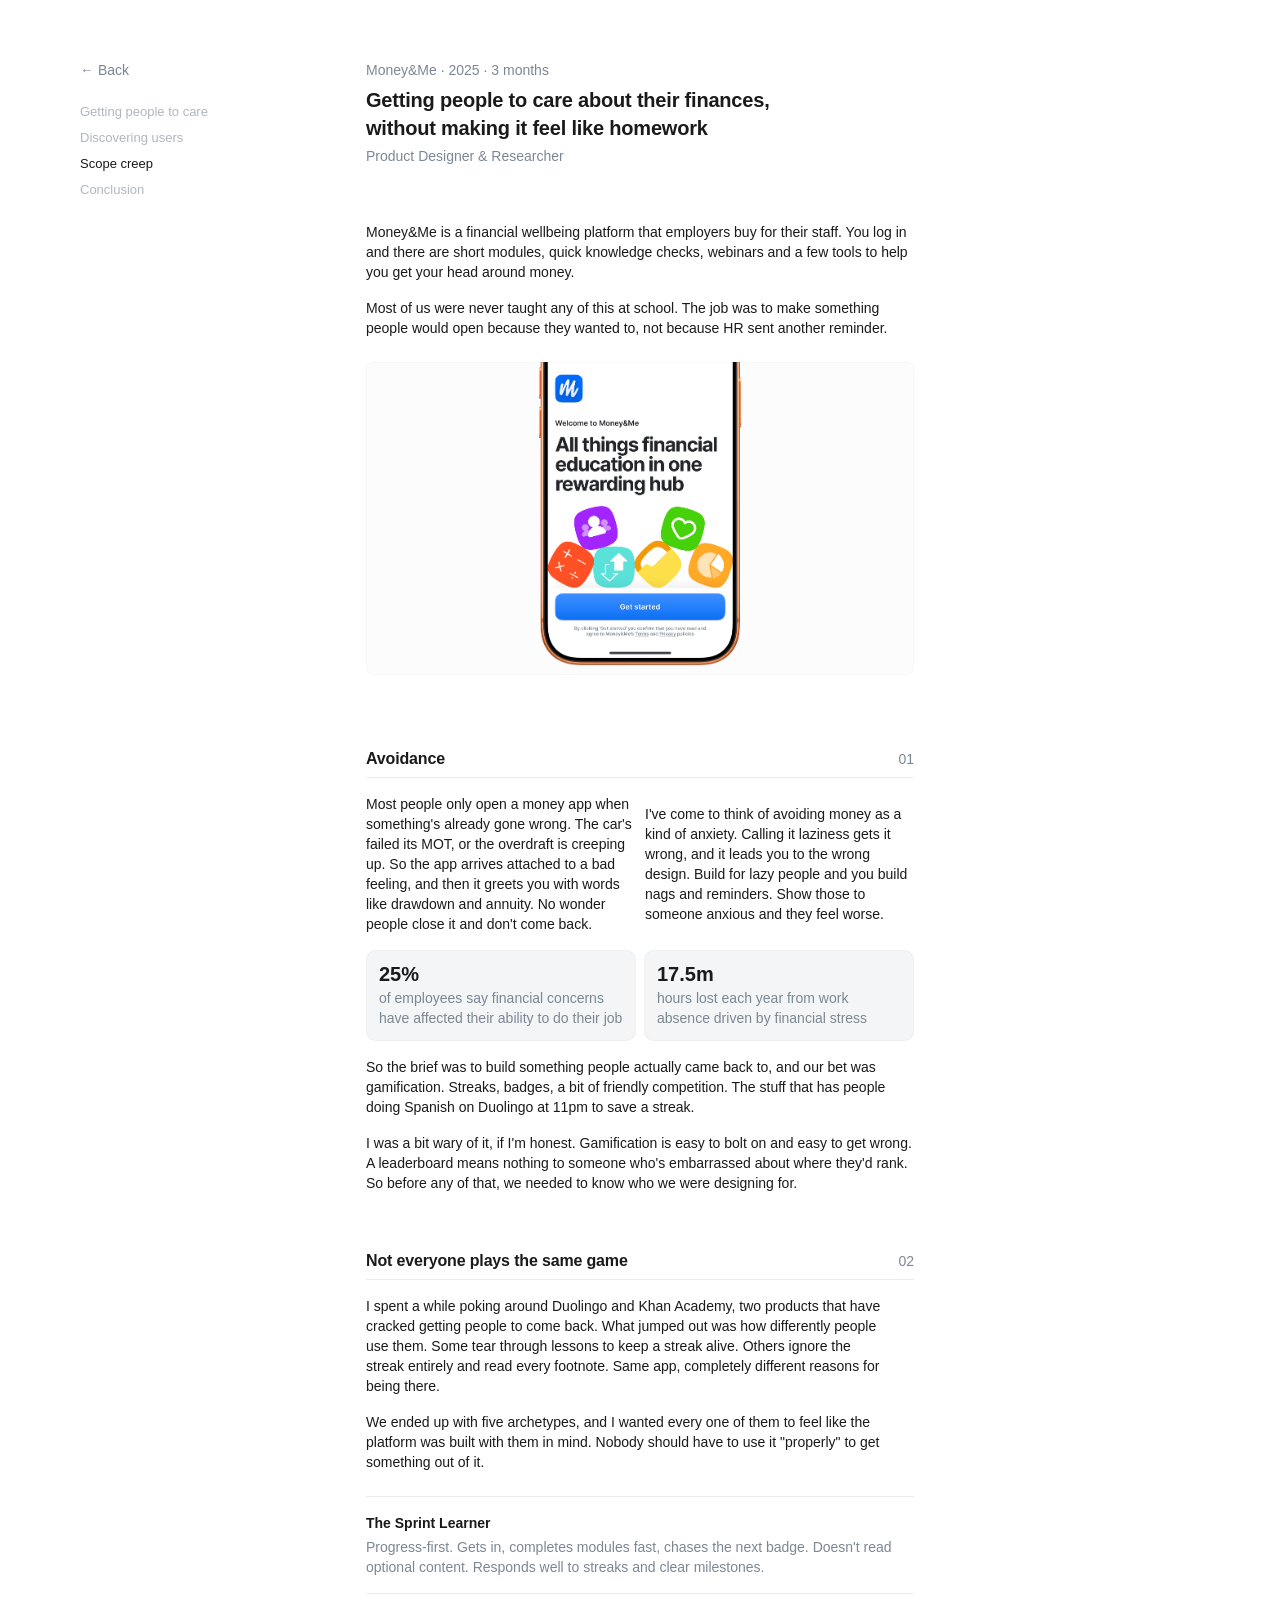
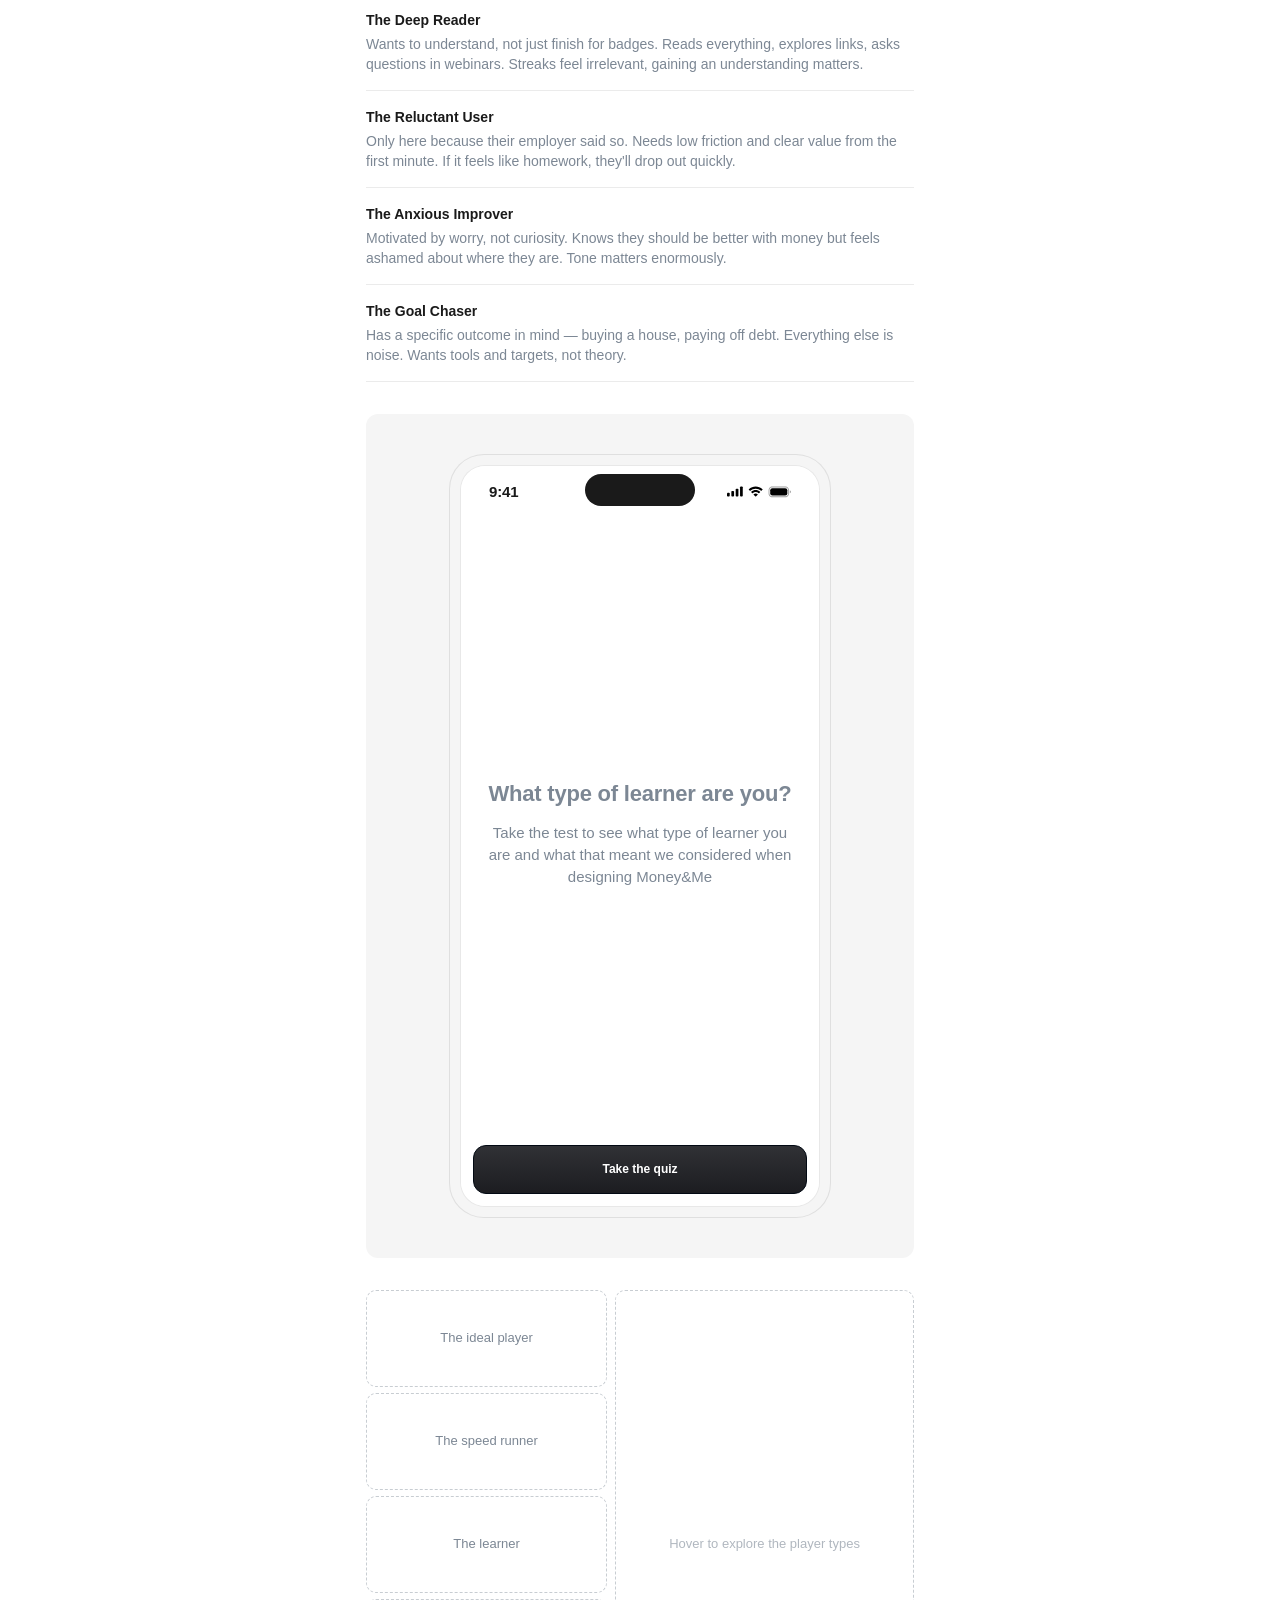
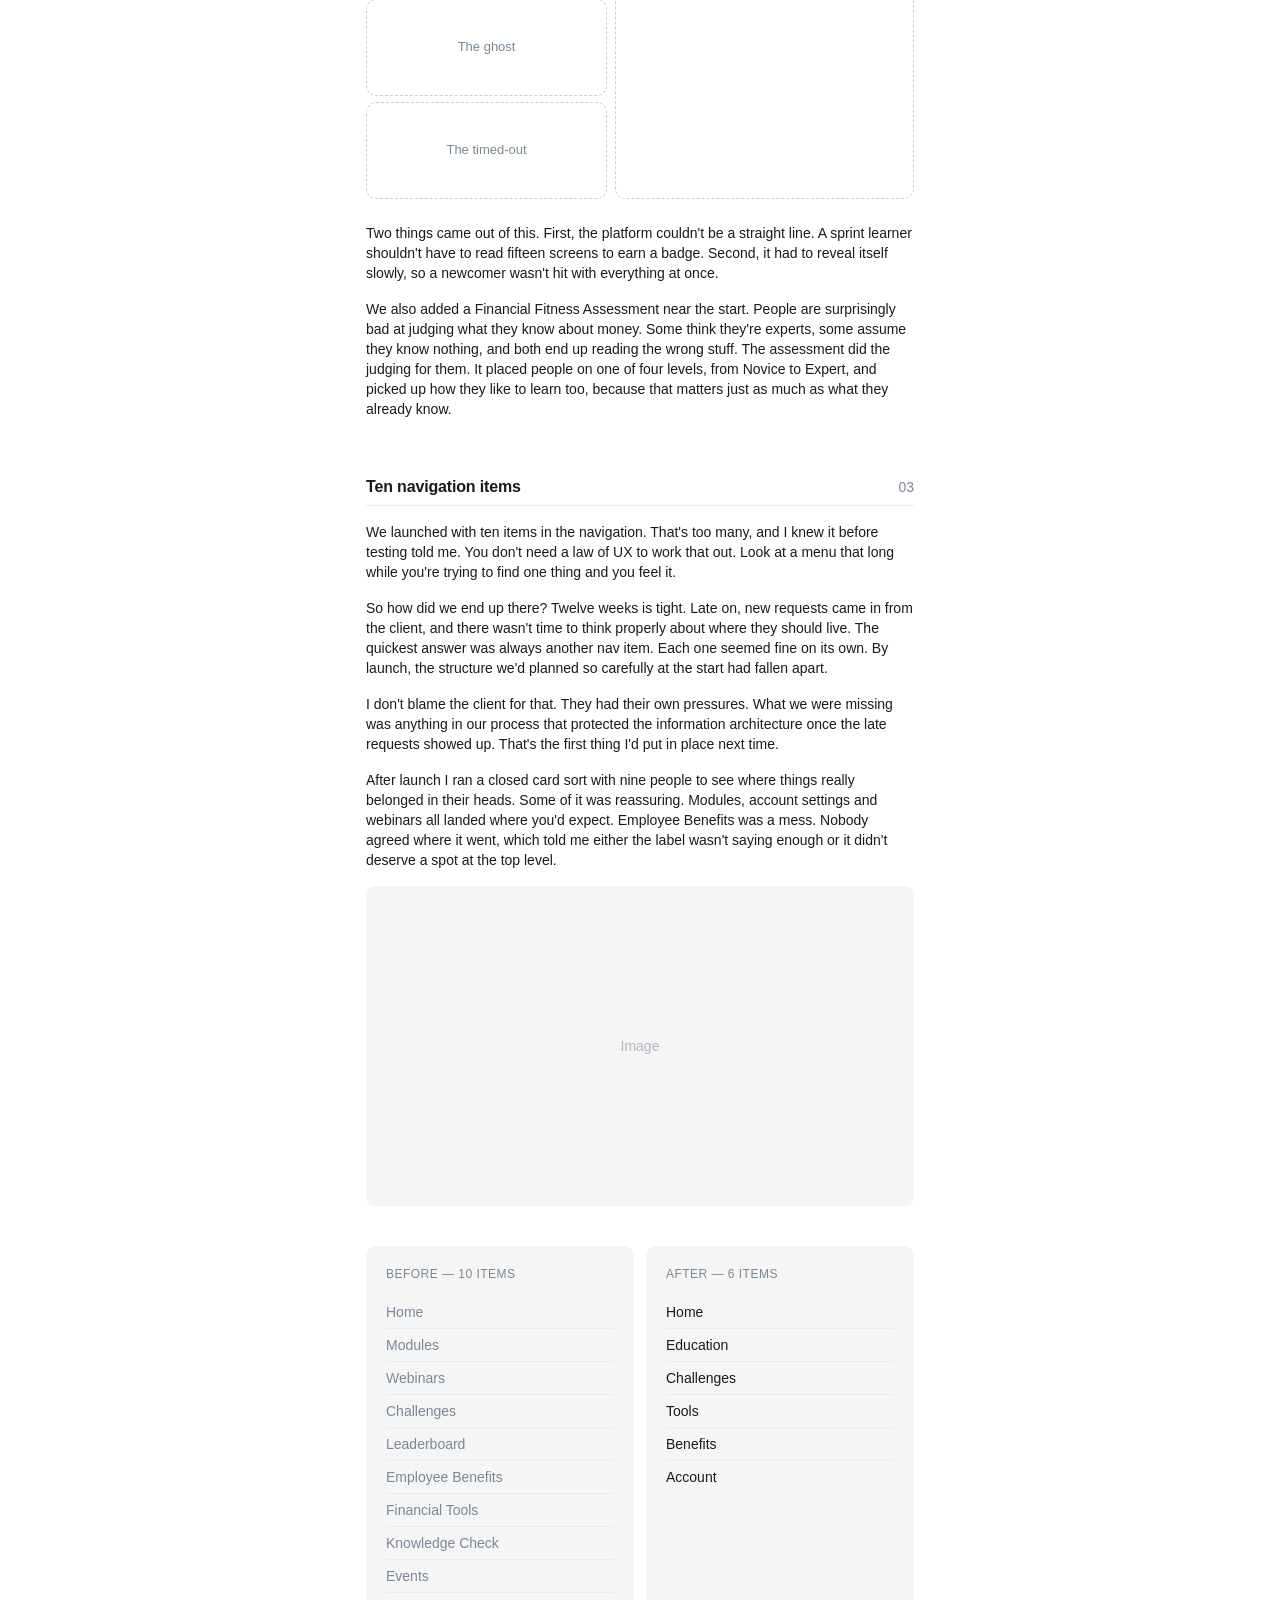
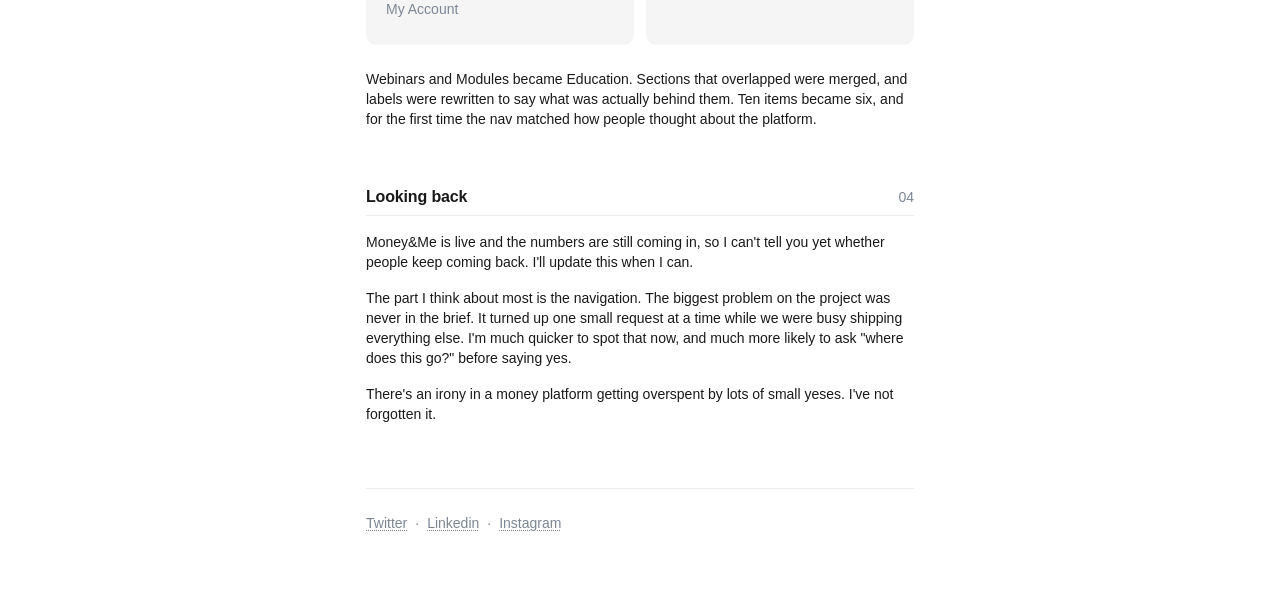
==== commit 4b2bde3a: "Update case study copy" ====
--- a/money-and-me.html
+++ b/money-and-me.html
@@ -18,9 +18,9 @@
             <a href="index.html" class="cs-back">&#8592; Back</a>
             <nav class="cs-chapter-nav" aria-label="Page sections">
                 <a href="#s01" class="cs-chapter-link">Getting people to care</a>
-                <a href="#s02" class="cs-chapter-link">Nobody cares</a>
-                <a href="#s03" class="cs-chapter-link">How people play</a>
-                <a href="#s04" class="cs-chapter-link">Project creep</a>
+                <a href="#s02" class="cs-chapter-link">Discovering users</a>
+                <a href="#s03" class="cs-chapter-link">Scope creep</a>
+                <a href="#s04" class="cs-chapter-link">Conclusion</a>
             </nav>
         </aside>
 
@@ -30,17 +30,17 @@
             <!-- Page header -->
             <header class="cs-header">
                 <p class="cs-meta">Money&amp;Me &middot; 2025 &middot; 3 months</p>
-                <h1 class="cs-title">Getting people to care about their finances &mdash; without making it feel like homework</h1>
+                <h1 class="cs-title">Getting people to care about their finances, without making it feel like homework</h1>
                 <p class="cs-role">Product Designer &amp; Researcher</p>
             </header>
 
             <!-- Intro -->
             <div class="cs-intro">
                 <div class="para">
-                    <p>Money&Me is a financial wellbeing platform built for the workplace. The idea is simple: employers pay for access, and their employees get a place to improve their financial knowledge — through short modules, knowledge checks, webinars, and tools.</p>
-                </div>
-                <div class="para">
-                    <p>Most people never get taught how money actually works. This was an attempt to change that, in a way that felt worth coming back to.</p>
+                    <p>Money&Me is a financial wellbeing platform that employers buy for their staff. You log in and there are short modules, quick knowledge checks, webinars and a few tools to help you get your head around money.</p>
+                </div>
+                <div class="para">
+                    <p>Most of us were never taught any of this at school. The job was to make something people would open because they wanted to, not because HR sent another reminder.</p>
                 </div>
             </div>
 
@@ -52,13 +52,15 @@
             ============================== -->
             <section id="s01" class="cs-section" aria-labelledby="s01-title">
                 <div class="cs-section-header">
-                    <h2 class="cs-section-title" id="s01-title">The problem with financial wellbeing tools is that nobody uses them</h2>
+                    <h2 class="cs-section-title" id="s01-title">Avoidance</h2>
                     <span class="cs-section-num" aria-label="Section 1">01</span>
                 </div>
 
                 <div class="para">
-                    <p>It's not that people don't care about money. It's that caring about money is stressful, and most tools make it worse. You open them when something's already wrong, wade through jargon, and close them feeling worse than when you started.</p>
-                </div>
+                    <p>Most people only open a money app when something's already gone wrong. The car's failed its MOT, or the overdraft is creeping up. So the app arrives attached to a bad feeling, and then it greets you with words like drawdown and annuity. No wonder people close it and don't come back.</p>
+                    <p>I've come to think of avoiding money as a kind of anxiety. Calling it laziness gets it wrong, and it leads you to the wrong design. Build for lazy people and you build nags and reminders. Show those to someone anxious and they feel worse.</p>
+                </div>
+    
 
                 <!-- Stat cards -->
                 <div class="stat-cards">
@@ -73,15 +75,13 @@
                 </div>
 
                 <div class="para">
-                    <p>The brief for Money&Me was to build something employees would actually return to — and we saw an opportunity.</p>
-                </div>
-
-                <blockquote class="pull-quote">
-                    <p>Gamification</p>
-                </blockquote>
-
-                <div class="para">
-                    <p>But gamification without understanding your users is just decoration. So we started by figuring out who we were actually designing for.</p>
+                    <p>So the brief was to build something people actually came back to, and our bet was gamification. Streaks, badges, a bit of friendly competition. The stuff that has people doing Spanish on Duolingo at 11pm to save a streak.</p>
+                </div>
+
+   
+
+                <div class="para">
+                    <p>I was a bit wary of it, if I'm honest. Gamification is easy to bolt on and easy to get wrong. A leaderboard means nothing to someone who's embarrassed about where they'd rank. So before any of that, we needed to know who we were designing for.</p>
                 </div>
             </section>
 
@@ -95,10 +95,10 @@
                 </div>
 
                 <div class="para">
-                    <p>I spent time looking at how people use platforms like Duolingo and Khan Academy — products that have solved the engagement problem in adjacent spaces. What became clear pretty quickly is that there's no single kind of learner. There are several, and they want fundamentally different things from the same platform.</p>
-                </div>
-                <div class="para">
-                    <p>We mapped five archetypes. The goal wasn't to funnel everyone toward the "correct" behaviour — it was to make sure the platform felt fair regardless of how you came to it.</p>
+                    <p>I spent a while poking around Duolingo and Khan Academy, two products that have cracked getting people to come back. What jumped out was how differently people use them. Some tear through lessons to keep a streak alive. Others ignore the streak entirely and read every footnote. Same app, completely different reasons for being there.</p>
+                </div>
+                <div class="para">
+                    <p>We ended up with five archetypes, and I wanted every one of them to feel like the platform was built with them in mind. Nobody should have to use it "properly" to get something out of it.</p>
                 </div>
 
                 <!-- Archetype cards -->
@@ -109,11 +109,11 @@
                     </div>
                     <div class="archetype-card">
                         <h3 class="archetype-name">The Deep Reader</h3>
-                        <p>Wants to understand, not just complete. Reads everything, explores links, asks questions in webinars. Streaks feel irrelevant — depth matters.</p>
+                        <p>Wants to understand, not just finish for badges. Reads everything, explores links, asks questions in webinars. Streaks feel irrelevant, gaining an understanding matters.</p>
                     </div>
                     <div class="archetype-card">
                         <h3 class="archetype-name">The Reluctant User</h3>
-                        <p>Only here because their employer said so. Needs low friction and clear value from the first minute. If it feels like homework, they leave.</p>
+                        <p>Only here because their employer said so. Needs low friction and clear value from the first minute. If it feels like homework, they'll drop out quickly.</p>
                     </div>
                     <div class="archetype-card">
                         <h3 class="archetype-name">The Anxious Improver</h3>
@@ -134,13 +134,10 @@
                 </div>
 
                 <div class="para">
-                    <p>This shaped two things. The experience had to be genuinely non-linear — a sprint learner shouldn't be trapped behind fifteen screens of reading to earn a badge. And complexity had to reveal itself gradually, so the platform met users at their level rather than dumping everything upfront.</p>
-                </div>
-                <div class="para">
-                    <p>We also introduced a Financial Fitness Assessment early in the journey. The problem was that people are bad at self-assessing their financial knowledge — they either overestimate or underestimate and get served content at the wrong level. The assessment figured it out for them, mapping each user to one of four profiles from Novice to Expert, and adapting from there.</p>
-                </div>
-                <div class="para">
-                    <p>The assessment wasn't just about knowledge level. It looked at learning personality too. How you approach learning matters as much as what you already know.</p>
+                    <p>Two things came out of this. First, the platform couldn't be a straight line. A sprint learner shouldn't have to read fifteen screens to earn a badge. Second, it had to reveal itself slowly, so a newcomer wasn't hit with everything at once.</p>
+                </div>
+                <div class="para">
+                    <p>We also added a Financial Fitness Assessment near the start. People are surprisingly bad at judging what they know about money. Some think they're experts, some assume they know nothing, and both end up reading the wrong stuff. The assessment did the judging for them. It placed people on one of four levels, from Novice to Expert, and picked up how they like to learn too, because that matters just as much as what they already know.</p>
                 </div>
             </section>
 
@@ -149,21 +146,21 @@
             ============================== -->
             <section id="s03" class="cs-section" aria-labelledby="s03-title">
                 <div class="cs-section-header">
-                    <h2 class="cs-section-title" id="s03-title">We launched with ten navigation items. That was too many.</h2>
+                    <h2 class="cs-section-title" id="s03-title">Ten navigation items</h2>
                     <span class="cs-section-num" aria-label="Section 3">03</span>
                 </div>
 
                 <div class="para">
-                    <p>I knew before user testing confirmed it. Miller's Law — the idea that people can hold around seven chunks of information in working memory — isn't just a theory you cite in a deck. It's something you feel when you're looking at a navigation with ten items and trying to find the thing you need.</p>
-                </div>
-                <div class="para">
-                    <p>The honest version of what happened: we had a tight twelve-week deadline. Client requests came in late, when there was no longer time to think carefully about where new features should live. They got their own navigation items because that was the path of least resistance. By launch, the structure we'd built carefully at the start had quietly collapsed under the weight of things we said yes to.</p>
-                </div>
-                <div class="para">
-                    <p>It wasn't a scope management problem. It was a design process problem. We didn't have anything in place that protected the information architecture from late-stage additions. That's the thing I'd fix first if I was doing it again.</p>
-                </div>
-                <div class="para">
-                    <p>Post-launch, I ran a closed card sort with nine participants to understand where things actually belonged in users' mental models. Some sections had clear consensus — modules, account settings, webinars all landed exactly where you'd expect. Others were messier. Employee benefits showed weak agreement across the board, which told us the label was either doing too little work, or the category didn't deserve its own home at the top level.</p>
+                    <p>We launched with ten items in the navigation. That's too many, and I knew it before testing told me. You don't need a law of UX to work that out. Look at a menu that long while you're trying to find one thing and you feel it.</p>
+                </div>
+                <div class="para">
+                    <p>So how did we end up there? Twelve weeks is tight. Late on, new requests came in from the client, and there wasn't time to think properly about where they should live. The quickest answer was always another nav item. Each one seemed fine on its own. By launch, the structure we'd planned so carefully at the start had fallen apart.</p>
+                </div>
+                <div class="para">
+                    <p>I don't blame the client for that. They had their own pressures. What we were missing was anything in our process that protected the information architecture once the late requests showed up. That's the first thing I'd put in place next time.</p>
+                </div>
+                <div class="para">
+                    <p>After launch I ran a closed card sort with nine people to see where things really belonged in their heads. Some of it was reassuring. Modules, account settings and webinars all landed where you'd expect. Employee Benefits was a mess. Nobody agreed where it went, which told me either the label wasn't saying enough or it didn't deserve a spot at the top level.</p>
                 </div>
 
                 <!-- Image placeholder -->
@@ -202,7 +199,7 @@
                 </div>
 
                 <div class="para">
-                    <p>Webinars and Modules became Education. Overlapping sections merged. Labels were rewritten to work harder. We went from ten items to six — and the structure finally matched how users actually thought about the platform.</p>
+                    <p>Webinars and Modules became Education. Sections that overlapped were merged, and labels were rewritten to say what was actually behind them. Ten items became six, and for the first time the nav matched how people thought about the platform.</p>
                 </div>
             </section>
 
@@ -211,18 +208,18 @@
             ============================== -->
             <section id="s04" class="cs-section" aria-labelledby="s04-title">
                 <div class="cs-section-header">
-                    <h2 class="cs-section-title" id="s04-title">It's live. The numbers are still coming.</h2>
+                    <h2 class="cs-section-title" id="s04-title">Looking back</h2>
                     <span class="cs-section-num" aria-label="Section 4">04</span>
                 </div>
 
                 <div class="para">
-                    <p>The thing that stays with me from this project isn't the gamification or the archetypes or even the navigation rebuild. It's that the hardest design problems aren't usually the ones in the brief. They're the ones that creep in sideways while you're busy delivering everything else.</p>
-                </div>
-                <div class="para">
-                    <p>A platform that teaches financial literacy probably shouldn't be the thing that catches you off guard with scope creep. But it did, and figuring out how to respond to that in real time — without torching the architecture, without losing the trust of a client who had their own pressures — that's the work that doesn't make it into the case study deck.</p>
-                </div>
-                <div class="para">
-                    <p>It made me a more honest designer. And a better one.</p>
+                    <p>Money&Me is live and the numbers are still coming in, so I can't tell you yet whether people keep coming back. I'll update this when I can.</p>
+                </div>
+                <div class="para">
+                    <p>The part I think about most is the navigation. The biggest problem on the project was never in the brief. It turned up one small request at a time while we were busy shipping everything else. I'm much quicker to spot that now, and much more likely to ask "where does this go?" before saying yes.</p>
+                </div>
+                <div class="para">
+                    <p>There's an irony in a money platform getting overspent by lots of small yeses. I've not forgotten it.</p>
                 </div>
             </section>
 
